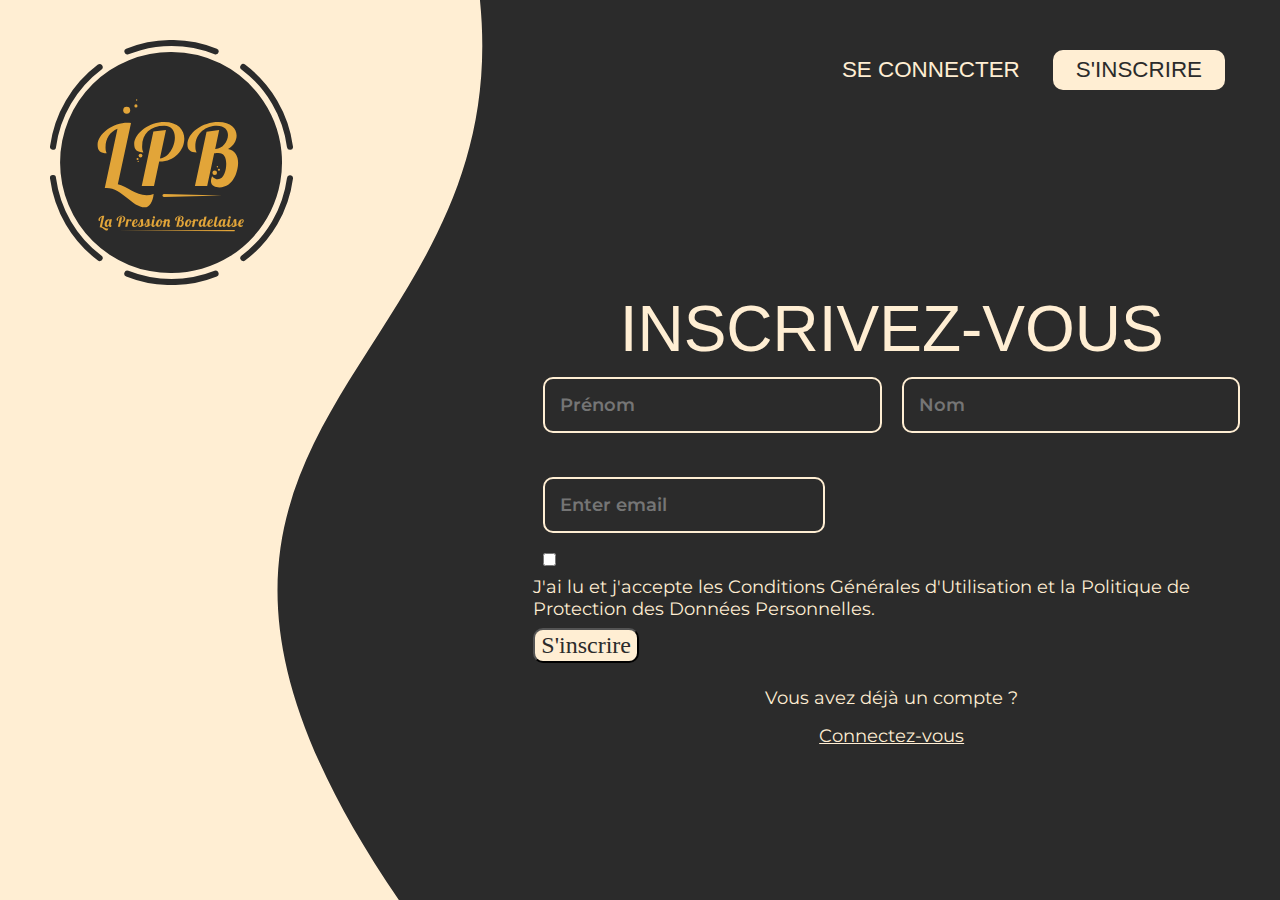
==== connexion.html @ 8b295dd5 "Merge branch 'master' of https://github.com/Sekori1/BlogArt" ====
<!DOCTYPE html>
<html lang="fr">
<head>
    <meta charset="UTF-8">
    <meta name="viewport" content="width=device-width, initial-scale=1.0">
    <title>La pression bordelaise</title>
    <link rel="stylesheet" href="https://stackpath.bootstrapcdn.com/bootstrap/4.4.1/css/bootstrap.min.css">
    <link rel="stylesheet" href="styles/css/common.css">
    <link rel="stylesheet" href="styles/css/connexion.css">
    <link href="https://fonts.googleapis.com/css?family=Montserrat&display=swap" rel="stylesheet">
</head>
<body>
    <div style="position: absolute; height: 0;">
        <svg>
            <defs>
                <clipPath id="svgPath" clipPathUnits="objectBoundingBox">
                    <path d="M0,1 V0 S0.93,0,0.928,0 C1,0.422,0.159,0.466,0.776,1"/>
                </clipPath>
            </defs>
        </svg>
    </div>
    <header>
        <div class="row justify-content-end">
            <div class="header-left col-md-5">
                <div class="content">
                    <svg id="Layer_1" data-name="Layer 1" xmlns="http://www.w3.org/2000/svg" viewBox="0 0 340.05 342.94"><defs><style>.cls-1{fill:#2b2b2b;}.cls-2{fill:none;stroke:#e3b04b;stroke-linecap:round;stroke-miterlimit:10;stroke-width:13px;}.cls-3{fill:#e2a539;}</style></defs><title>LPB-nobackground</title><path class="cls-1" d="M376.88,158.9A154.36,154.36,0,0,0,254.49,98.79h0a154.68,154.68,0,1,0,0,309.35h0A154.67,154.67,0,0,0,376.88,158.9Z" transform="translate(-84.47 -82)"/><path class="cls-1" d="M316.36,102.28a4.37,4.37,0,0,1-1.57-.3,162.32,162.32,0,0,0-60.3-11.53,163.47,163.47,0,0,0-43,5.74,161.79,161.79,0,0,0-17.3,5.79,4.23,4.23,0,0,1-3.13-7.85,171.55,171.55,0,0,1,126.86,0,4.23,4.23,0,0,1-1.56,8.15Z" transform="translate(-84.47 -82)"/><path class="cls-1" d="M154.09,391.45a4.21,4.21,0,0,1-2.53-.85,171.5,171.5,0,0,1-67-114.5A4.22,4.22,0,1,1,92.88,275a163.12,163.12,0,0,0,63.75,108.86,4.22,4.22,0,0,1-2.54,7.6ZM88.7,235.59l-.56,0a4.22,4.22,0,0,1-3.63-4.74,171.55,171.55,0,0,1,67.07-114.5,4.23,4.23,0,0,1,5.07,6.76A163.1,163.1,0,0,0,92.88,231.92,4.21,4.21,0,0,1,88.7,235.59Z" transform="translate(-84.47 -82)"/><path class="cls-1" d="M254.49,424.94a170.84,170.84,0,0,1-63.42-12.13,4.22,4.22,0,0,1,3.12-7.85,163,163,0,0,0,120.6,0,4.23,4.23,0,0,1,3.13,7.85,171,171,0,0,1-63.43,12.13Z" transform="translate(-84.47 -82)"/><path class="cls-1" d="M354.87,391.47a4.23,4.23,0,0,1-2.54-7.61A163.1,163.1,0,0,0,416.1,275a4.22,4.22,0,0,1,8.37,1.11A171.56,171.56,0,0,1,357.4,390.62,4.21,4.21,0,0,1,354.87,391.47Zm65.41-155.85A4.22,4.22,0,0,1,416.1,232a163.12,163.12,0,0,0-63.75-108.86,4.22,4.22,0,0,1,5.08-6.75,171.6,171.6,0,0,1,67.05,114.51,4.23,4.23,0,0,1-3.64,4.74A5.12,5.12,0,0,1,420.28,235.62Z" transform="translate(-84.47 -82)"/><path class="cls-2" d="M400.51,345.47" transform="translate(-84.47 -82)"/><path class="cls-3" d="M179.39,283.9c12.43,2.74,25,15.41,40.15,15.41a25.82,25.82,0,0,0,10-1.91c-1.2,11.47-6,18.76-12.43,18.76C200.07,316.16,185,289,163.86,289a21.09,21.09,0,0,0-2.75.12l17.81-82.8c-10.4,4.3-16.73,13.26-16.73,26,0,6.1,1.55,7.05,1.67,8.13-8.24,0-12.79-3-12.79-11.59,0-15.89,22-31.07,42-31.07,1.67,0,3.22.12,4.78.24Z" transform="translate(-84.47 -82)"/><path class="cls-3" d="M246.79,207.9l-8.49,39.91c12.07-1,20.91-16.61,20.91-29.4,0-8.84-4.3-16.25-14.81-16.25-19.36,0-31,10.88-31,29,0,6.09,1.55,7.05,1.67,8.13-8.24,0-12.78-3-12.78-11.6,0-15.89,22-31.06,41.94-31.06,19.59,0,28.2,11.23,28.2,23.54,0,15.17-13,32-34.54,32h-.59l-7.29,34H212.85l16.25-76Z" transform="translate(-84.47 -82)"/><path class="cls-3" d="M321.23,207.9l-5.62,26.53h.72c9.56,0,17.2-10.4,17.2-19.36,0-6.81-4.42-12.91-15.77-12.91-14,0-29.87,9.32-29.87,29,0,6.09,1.55,7.05,1.67,8.13-7.88,0-12.78-3-12.78-11,0-16.49,20.79-31.66,43.37-31.66,17.57,0,25.45,9.2,25.45,19,0,7.05-4.18,14.57-12,19,10.16,2,14.1,10.27,14.1,19.23,0,11.47-6.21,34.42-26.16,34.42-5.14,0-11.83-1.56-11.83-8.85a19.23,19.23,0,0,1,1.55-6.93c3,3.11,5.26,4.3,8,4.3,8.72,0,11.82-12.42,11.82-21.5,0-8.37-2.62-15.18-11.35-15.18-1,0-3.34.12-5.49.36l-9.8,45.76H287.29l16.25-76Z" transform="translate(-84.47 -82)"/><circle class="cls-3" cx="230.51" cy="185.76" r="3.23"/><circle class="cls-3" cx="236.4" cy="181.63" r="1.5"/><circle class="cls-3" cx="234.24" cy="177.35" r="0.98"/><circle class="cls-3" cx="107.34" cy="98.34" r="4.88"/><circle class="cls-3" cx="120.25" cy="92.28" r="2.21"/><circle class="cls-3" cx="121.23" cy="83.87" r="0.99"/><circle class="cls-3" cx="126.68" cy="161.77" r="2.62"/><circle class="cls-3" cx="122.53" cy="166.49" r="1.44"/><circle class="cls-3" cx="123.41" cy="169.97" r="0.83"/><path class="cls-3" d="M157.23,343c2.17.48,4.36,2.69,7,2.69a4.48,4.48,0,0,0,1.75-.33c-.21,2-1,3.27-2.17,3.27-3,0-5.61-4.73-9.3-4.73a3.77,3.77,0,0,0-.48,0l3.11-14.46a4.62,4.62,0,0,0-2.93,4.55,2.9,2.9,0,0,0,.3,1.42c-1.44,0-2.24-.52-2.24-2,0-2.77,3.84-5.42,7.33-5.42.29,0,.56,0,.83,0Z" transform="translate(-84.47 -82)"/><path class="cls-3" d="M171.12,333l-1.5,7.09a3,3,0,0,0-.08.67c0,.58.27.77.85.77a1.08,1.08,0,0,0,.46-.08c-.56,1.46-1,2.1-2.08,2.1a2,2,0,0,1-2.05-1.94,3.76,3.76,0,0,1-3.11,1.94c-1.42,0-2.77-.87-2.77-3.36,0-2.81,1.73-7.3,5.36-7.3,1.19,0,1.69.46,1.69,1.07v.14l.23-1.1Zm-7.19,6.9c0,1.61.66,1.63,1,1.63a2.11,2.11,0,0,0,1.73-1.84l1-4.71a.81.81,0,0,0-.85-.79C165.07,334.2,163.93,338,163.93,339.91Z" transform="translate(-84.47 -82)"/><path class="cls-3" d="M185.35,329.75l-1.48,7c2.11-.17,3.65-2.9,3.65-5.13,0-1.55-.75-2.84-2.59-2.84-3.38,0-5.4,1.9-5.4,5.07a3,3,0,0,0,.29,1.42c-1.44,0-2.23-.52-2.23-2,0-2.78,3.84-5.43,7.32-5.43s4.93,2,4.93,4.11a5.83,5.83,0,0,1-6,5.59h-.11l-1.27,5.95h-3l2.83-13.27Z" transform="translate(-84.47 -82)"/><path class="cls-3" d="M194.89,333l-.27,1.29a4,4,0,0,1,2.52-1.29,1.54,1.54,0,0,1-.06,3.08c-1.17,0-.59-1.37-1.21-1.37a2.17,2.17,0,0,0-1.53.79l-1.66,7.93h-3L191.88,333Z" transform="translate(-84.47 -82)"/><path class="cls-3" d="M203.67,341.81c1.65,0,2.65-.92,3.69-2.11h.71c-1.19,1.92-3,3.86-5.74,3.86-2,0-3.25-1-3.25-3.31s1.36-7.43,5.63-7.43c1.86,0,2.3,1,2.3,2,0,2.4-2.3,4.26-4.8,4.4,0,.3,0,.59,0,.84C202.17,341.48,202.67,341.81,203.67,341.81Zm1.21-7.89c-1.06,0-2.09,2.24-2.5,4.3a3.49,3.49,0,0,0,3-3.44C205.4,334.26,205.28,333.92,204.88,333.92Z" transform="translate(-84.47 -82)"/><path class="cls-3" d="M217.25,339.7a12.13,12.13,0,0,1-3.19,2.61,4.6,4.6,0,0,1-3.28,1.25,2.72,2.72,0,0,1-3-2.67,2.14,2.14,0,0,1,1.1-1.94,31.6,31.6,0,0,0,2.57-6.17l3.09-.42c.25,5.4.46,6.22.46,7.59a2.88,2.88,0,0,1-.09.8,11.6,11.6,0,0,0,1.51-1.05Zm-7.84,1a.62.62,0,0,1-.57-.28c0,1,.36,1.47,1.28,1.47a1.71,1.71,0,0,0,1.81-1.94c0-1.09-.19-1.74-.4-5a23.55,23.55,0,0,1-1.68,3.94.79.79,0,0,1,.47.73A1,1,0,0,1,209.41,340.73Z" transform="translate(-84.47 -82)"/><path class="cls-3" d="M226.26,339.7a12.13,12.13,0,0,1-3.19,2.61,4.58,4.58,0,0,1-3.27,1.25,2.73,2.73,0,0,1-3.05-2.67,2.13,2.13,0,0,1,1.11-1.94,31.54,31.54,0,0,0,2.56-6.17l3.09-.42c.25,5.4.46,6.22.46,7.59a3.34,3.34,0,0,1-.08.8,12.16,12.16,0,0,0,1.5-1.05Zm-7.84,1a.6.6,0,0,1-.56-.28c0,1,.35,1.47,1.27,1.47a1.71,1.71,0,0,0,1.81-1.94c0-1.09-.18-1.74-.39-5a23.61,23.61,0,0,1-1.69,3.94.8.8,0,0,1,.48.73A1,1,0,0,1,218.42,340.73Z" transform="translate(-84.47 -82)"/><path class="cls-3" d="M230.85,333l-1.5,7.09a3,3,0,0,0-.08.67c0,.58.27.77.85.77.82,0,1.57-.79,1.88-1.84h.88c-1.19,3.4-3.26,3.86-4.38,3.86s-2.24-.75-2.24-2.5a7.2,7.2,0,0,1,.17-1.36l1.42-6.69Zm-.93-4.45a1.67,1.67,0,0,1,1.66,1.67,1.66,1.66,0,1,1-1.66-1.67Z" transform="translate(-84.47 -82)"/><path class="cls-3" d="M241.14,336.16a.51.51,0,0,0,.23,0,6.7,6.7,0,0,0,3.21-1.25l.19.56a6.55,6.55,0,0,1-3.69,1.73c-.34,3.86-2.42,6.28-5,6.28-1.94,0-3.34-.92-3.34-3.29s1.42-7.41,5.72-7.41C240.26,332.82,241.14,334,241.14,336.16Zm-1.79,1.14c-.44-.1-.57-.45-.57-.87a1.14,1.14,0,0,1,.65-1.13c0-.87-.25-1.21-.79-1.21-1.49,0-2.78,3.82-2.78,5.86,0,1.38.27,1.69,1.07,1.69C238,341.64,239,339.77,239.35,337.3Z" transform="translate(-84.47 -82)"/><path class="cls-3" d="M248.5,334.82c-.75,0-1.31.88-1.62,1.92l-1.42,6.7h-3L244.67,333h3l-.23,1.08a3.11,3.11,0,0,1,2.44-1.17,2.11,2.11,0,0,1,2.32,2.36c0,1.69-1,4.22-1,5.38,0,.53.2.88.83.88a1.24,1.24,0,0,0,.69-.13,2.22,2.22,0,0,1-2.3,2.15c-1.6,0-2.1-1.16-2.1-2.35,0-1.42.94-4,.94-5.32C249.26,335.2,249,334.82,248.5,334.82Z" transform="translate(-84.47 -82)"/><path class="cls-3" d="M267.22,329.75l-1,4.63h.12c1.67,0,3-1.81,3-3.38,0-1.19-.77-2.25-2.76-2.25a5,5,0,0,0-5.21,5.07,3,3,0,0,0,.29,1.42c-1.38,0-2.23-.52-2.23-1.92,0-2.88,3.63-5.53,7.57-5.53,3.07,0,4.44,1.61,4.44,3.32a4,4,0,0,1-2.08,3.32,3.09,3.09,0,0,1,2.46,3.35c0,2-1.08,6-4.57,6-.9,0-2.06-.27-2.06-1.54a3.34,3.34,0,0,1,.27-1.21,1.88,1.88,0,0,0,1.39.75c1.53,0,2.07-2.17,2.07-3.76s-.46-2.64-2-2.64c-.17,0-.59,0-1,.06l-1.71,8h-3l2.84-13.27Z" transform="translate(-84.47 -82)"/><path class="cls-3" d="M281.72,336.16a.51.51,0,0,0,.23,0,6.7,6.7,0,0,0,3.21-1.25l.19.56a6.55,6.55,0,0,1-3.69,1.73c-.34,3.86-2.42,6.28-5,6.28-1.94,0-3.34-.92-3.34-3.29s1.42-7.41,5.72-7.41C280.84,332.82,281.72,334,281.72,336.16Zm-1.8,1.14c-.43-.1-.56-.45-.56-.87a1.14,1.14,0,0,1,.65-1.13c0-.87-.25-1.21-.8-1.21-1.48,0-2.77,3.82-2.77,5.86,0,1.38.27,1.69,1.06,1.69C278.53,341.64,279.59,339.77,279.92,337.3Z" transform="translate(-84.47 -82)"/><path class="cls-3" d="M288.25,333,288,334.3A4,4,0,0,1,290.5,333a1.54,1.54,0,0,1-.06,3.08c-1.17,0-.59-1.37-1.21-1.37a2.14,2.14,0,0,0-1.52.79L286,343.44h-3L285.24,333Z" transform="translate(-84.47 -82)"/><path class="cls-3" d="M303.6,328.83l-2.4,11.27a3,3,0,0,0-.08.67c0,.58.27.77.86.77.81,0,1.37-.79,1.69-1.84h.87c-1.19,3.4-3.06,3.74-4.19,3.74a1.92,1.92,0,0,1-2.05-1.8,3.69,3.69,0,0,1-3.08,1.92c-1.42,0-2.78-.87-2.78-3.36,0-2.81,1.73-7.3,5.36-7.3,1.19,0,1.69.46,1.69,1.07v.08l1-4.8Zm-5.32,10.87,1-4.77a.84.84,0,0,0-.86-.73c-1.77,0-2.92,3.75-2.92,5.71,0,1.61.67,1.63,1,1.63a2,2,0,0,0,1.71-1.73Z" transform="translate(-84.47 -82)"/><path class="cls-3" d="M309,341.81c1.65,0,2.65-.92,3.69-2.11h.71c-1.19,1.92-3,3.86-5.74,3.86-2,0-3.25-1-3.25-3.31s1.35-7.43,5.63-7.43c1.86,0,2.3,1,2.3,2,0,2.4-2.3,4.26-4.8,4.4,0,.3,0,.59,0,.84C307.53,341.48,308,341.81,309,341.81Zm1.21-7.89c-1.07,0-2.09,2.24-2.51,4.3a3.49,3.49,0,0,0,3-3.44C310.76,334.26,310.63,333.92,310.24,333.92Z" transform="translate(-84.47 -82)"/><path class="cls-3" d="M319.08,328.83l-2.4,11.27a3,3,0,0,0-.08.67c0,.58.27.77.86.77.81,0,1.56-.79,1.87-1.84h.88c-1.19,3.4-3.25,3.86-4.38,3.86s-2.23-.75-2.23-2.5a7.12,7.12,0,0,1,.16-1.36L316,329.25Z" transform="translate(-84.47 -82)"/><path class="cls-3" d="M330.39,333l-1.5,7.09a3,3,0,0,0-.08.67c0,.58.27.9.85.9.81,0,1.38-.92,1.69-2h.88c-1.19,3.4-3.07,3.86-4.2,3.86a1.91,1.91,0,0,1-2-1.92,3.78,3.78,0,0,1-3.11,1.92c-1.42,0-2.77-.87-2.77-3.36,0-2.81,1.73-7.3,5.36-7.3,1.19,0,1.69.46,1.69,1.07v.14l.23-1.1Zm-7.2,6.9c0,1.61.67,1.63,1.05,1.63A2.11,2.11,0,0,0,326,339.7l1-4.71a.81.81,0,0,0-.86-.79C324.34,334.2,323.19,338,323.19,339.91Z" transform="translate(-84.47 -82)"/><path class="cls-3" d="M336.82,333l-1.51,7.09a3,3,0,0,0-.08.67c0,.58.27.77.86.77.81,0,1.56-.79,1.87-1.84h.88c-1.19,3.4-3.25,3.86-4.38,3.86s-2.23-.75-2.23-2.5a7.12,7.12,0,0,1,.16-1.36l1.42-6.69Zm-.94-4.45a1.67,1.67,0,0,1,1.67,1.67,1.66,1.66,0,0,1-1.67,1.65,1.64,1.64,0,0,1-1.65-1.65A1.66,1.66,0,0,1,335.88,328.56Z" transform="translate(-84.47 -82)"/><path class="cls-3" d="M347.85,339.7a12.13,12.13,0,0,1-3.19,2.61,4.58,4.58,0,0,1-3.27,1.25,2.73,2.73,0,0,1-3.05-2.67,2.13,2.13,0,0,1,1.11-1.94,31.54,31.54,0,0,0,2.56-6.17l3.09-.42c.25,5.4.46,6.22.46,7.59a3.34,3.34,0,0,1-.08.8,12.16,12.16,0,0,0,1.5-1.05Zm-7.84,1a.6.6,0,0,1-.56-.28c0,1,.35,1.47,1.27,1.47a1.71,1.71,0,0,0,1.81-1.94c0-1.09-.18-1.74-.39-5a23.61,23.61,0,0,1-1.69,3.94.8.8,0,0,1,.48.73A1,1,0,0,1,340,340.73Z" transform="translate(-84.47 -82)"/><path class="cls-3" d="M352.11,341.58a4.29,4.29,0,0,0,2.46-1.1,3.35,3.35,0,0,1-3.61,3.08c-1.94,0-3.23-1-3.23-3.31s1.35-7.43,5.63-7.43c1.86,0,2.3,1,2.3,2,0,2.42-2.3,4.26-4.8,4.4,0,.21,0,.44,0,.63C350.82,341.16,351.38,341.58,352.11,341.58Zm1.42-7.66c-1,0-2.09,2.32-2.53,4.3a3.46,3.46,0,0,0,3.05-3.44C354.05,334.26,353.92,333.92,353.53,333.92Z" transform="translate(-84.47 -82)"/><path class="cls-3" d="M342.41,349.58,180,348.73l162.45-.84a.85.85,0,0,1,0,1.69Z" transform="translate(-84.47 -82)"/><path class="cls-3" d="M244.18,297.59,325,299.71l-80.85,2.11a2.12,2.12,0,1,1-.11-4.23Z" transform="translate(-84.47 -82)"/></svg>
                </div>
            </div>
            <div class="header-right col-md-7">
                <nav>
                    <a href="#" class="btn btn-top-second">Se connecter</a>
                    <a href="#" class="btn btn-top-main">S'inscrire</a>
                </nav>
                <div class="content">
                    <h1 class="title">Inscrivez-Vous</h1>
                    <div class="form">
                        <div class="forms-name">
                            <input class="form-surname" type="text" placeholder="Prénom">
                            <input class="form-name" type="text" placeholder="Nom">
                        </div>
                        <form>
  
                    <br>
                        <input type="email" class="form-mail" id="exampleInputEmail1" aria-describedby="emailHelp" placeholder="Enter email">
                        <br>
                        <div class="checkboxalign"></div>
                        <input class="form-check" type="checkbox" value="" id="defaultCheck1">
                        <label class="form-check-text" for="defaultCheck1">J'ai lu et j'accepte les Conditions Générales d'Utilisation et la Politique de Protection des Données Personnelles.</label>
                            <br>
                        <div class="buttonalign">
                        <button type="submit" class="btn-inscription">S'inscrire</button>
                        </div>
                            <br>
                        <p class="end">Vous avez déjà un compte ?</p>
                        <div class="alignconnexion">
                        <a class="connexion" href="">Connectez-vous</a>
                        </div>
                    </div>
                    
                </div>
            </div>
        </div>
    </header>
    <main>

    </main>
</body>
</html>
---- styles/css/connexion.css ----
header {
  position: relative;
  background: #2B2B2B;
}
header .row {
  height: 100%;
  min-height: 30vw;
  width: 100%;
}
header .header-left {
  background-color: #FFEED3;
  position: relative;
  clip-path: url(#svgPath);
  min-height: 100vh;
}
header .header-left .content {
  text-align: center;
}
header .header-left .content svg {
  margin-top: 40px;
  margin-right: 180px;
  margin-left: 20px;
  width: 243px;
}
header .header-right {
  display: flex;
  flex-direction: column;
}
header .header-right nav {
  height: 140px;
  padding: 0 20px;
  width: 100%;
  display: flex;
  flex-direction: row;
  align-items: center;
  justify-content: flex-end;
}
header .header-right nav .btn {
  text-transform: uppercase;
  font-style: normal;
  font-weight: normal;
  font-size: 1.4em;
  border-radius: 10px;
  margin: 0 5px;
  padding: 2px 22px;
}
header .header-right nav .btn-top-main {
  background-color: #FFEED3;
  color: #2B2B2B;
  transform: translateY(0px);
}
header .header-right nav .btn-top-second {
  background-color: unset;
  color: #FFEED3;
}
header .header-right .content {
  flex: 1;
  display: flex;
  align-items: center;
  justify-content: center;
  flex-direction: column;
}
header .header-right .content .title {
  width: 100%;
  margin: 0 40px;
  color: #FFEED3;
  text-transform: uppercase;
  font-size: 4em;
  text-align: center;
}
header .header-right .forms-name {
  display: flex;
  flex-direction: row;
  justify-content: center;
}
header .header-right .form-surname {
  border: 2px solid #FFEED3;
  box-sizing: border-box;
  border-radius: 10px;
  background: #2B2B2B;
  flex: 1;
  color: #FFEED3;
  font-family: Montserrat;
  font-style: normal;
  font-weight: 600;
  font-size: 18px;
  line-height: 22px;
  padding: 15px;
  margin: 10px;
}
header .header-right .form-name {
  border: 2px solid #FFEED3;
  box-sizing: border-box;
  border-radius: 10px;
  background: #2B2B2B;
  flex: 1;
  color: #FFEED3;
  font-family: Montserrat;
  font-style: normal;
  font-weight: 600;
  font-size: 18px;
  line-height: 22px;
  padding: 15px;
  margin: 10px;
}
header .header-right .form-mail {
  border: 2px solid #FFEED3;
  box-sizing: border-box;
  border-radius: 10px;
  background: #2B2B2B;
  color: #FFEED3;
  font-family: Montserrat;
  font-style: normal;
  font-weight: 600;
  font-size: 18px;
  line-height: 22px;
  padding: 15px;
  margin: 10px;
}
header .header-right .placeholder {
  font-family: Montserrat;
  font-style: normal;
  font-weight: 600;
  font-size: 18px;
  line-height: 22px;
  color: #FFEED3;
  opacity: 0.5;
}
header .header-right .checkboxalign {
  text-align: center;
}
header .header-right .form-check {
  margin: 10px;
}
header .header-right .form-check-text {
  font-family: Montserrat;
  font-style: normal;
  font-weight: normal;
  font-size: 18px;
  line-height: 22px;
  color: #FFEED3;
}
header .header-right .button {
  text-align: center;
}
header .header-right .btn-inscription {
  background: #FFEED3;
  border-radius: 10px;
  font-family: Bebas Neue;
  font-style: normal;
  font-weight: normal;
  font-size: 24px;
  line-height: 29px;
  display: flex;
  align-items: center;
  text-align: center;
  color: #2B2B2B;
}
header .header-right .end {
  font-family: Montserrat;
  font-style: normal;
  font-weight: normal;
  font-size: 18px;
  line-height: 22px;
  text-align: center;
  color: #FFEED3;
}
header .header-right .connexion {
  font-family: Montserrat;
  font-style: normal;
  font-weight: normal;
  font-size: 18px;
  line-height: 22px;
  text-decoration: underline;
  color: #FFEED3;
  justify-content: center;
}
header .header-right .alignconnexion {
  text-align: center;
}

/*# sourceMappingURL=connexion.css.map */
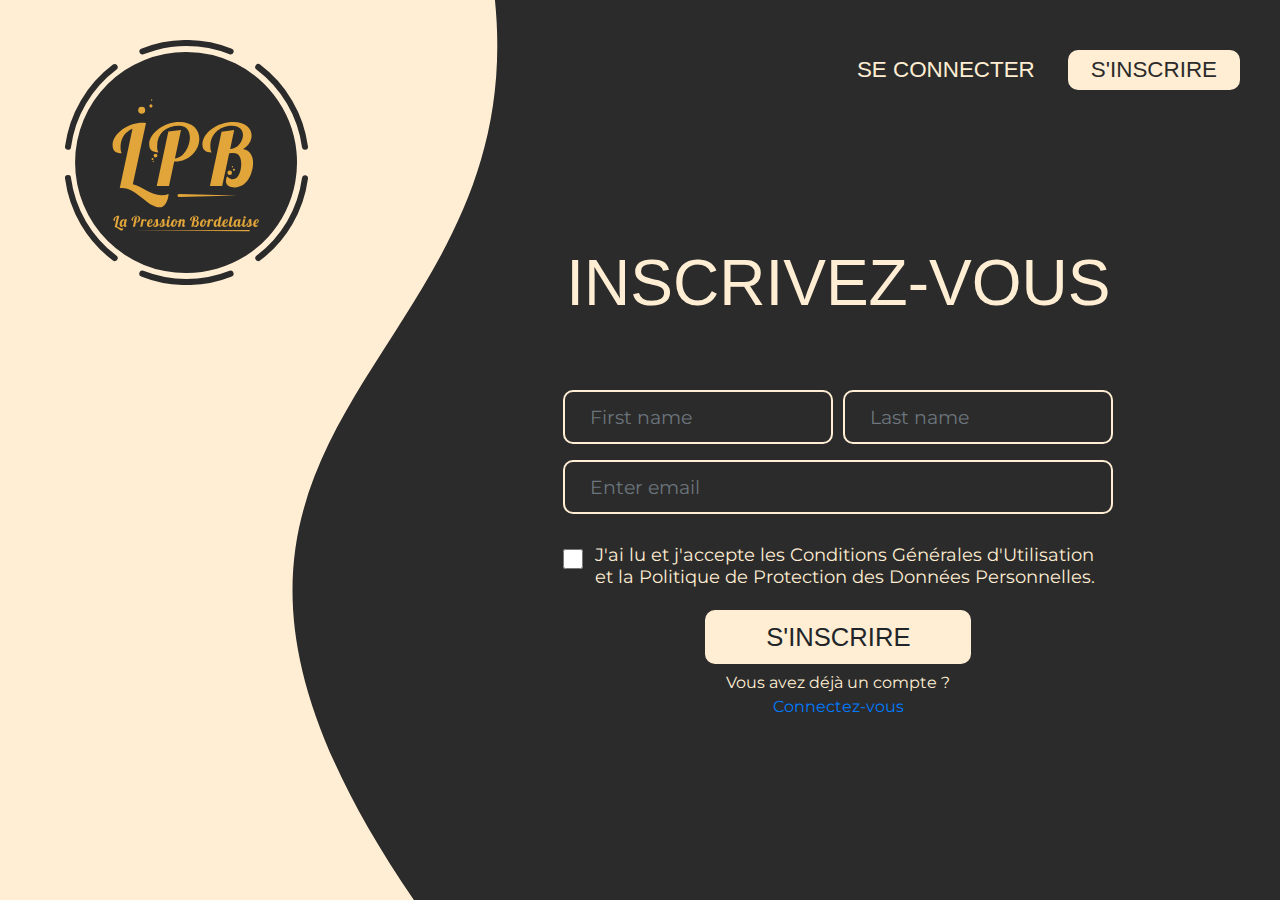
==== commit 72189579: "Inscription" ====
--- a/connexion.html
+++ b/connexion.html
@@ -19,7 +19,7 @@
             </defs>
         </svg>
     </div>
-    <header>
+    <header class="container-fluid">
         <div class="row justify-content-end">
             <div class="header-left col-md-5">
                 <div class="content">
@@ -31,32 +31,35 @@
                     <a href="#" class="btn btn-top-second">Se connecter</a>
                     <a href="#" class="btn btn-top-main">S'inscrire</a>
                 </nav>
-                <div class="content">
-                    <h1 class="title">Inscrivez-Vous</h1>
-                    <div class="form">
-                        <div class="forms-name">
-                            <input class="form-surname" type="text" placeholder="Prénom">
-                            <input class="form-name" type="text" placeholder="Nom">
+                <div class="container content">
+                    <div class="form-box">
+                            <h1 class="title">Inscrivez-Vous</h1>
+                            <form>
+                                <div class="form-group">
+                                    <div class="form-row">
+                                        <div class="col">
+                                        <input type="text" class="form-control" placeholder="First name">
+                                        </div>
+                                        <div class="col">
+                                        <input type="text" class="form-control" placeholder="Last name">
+                                        </div>
+                                    </div>
+                                </div>
+                                <div class="form-group">
+                                    <input type="email" class="form-control" id="exampleInputEmail1" aria-describedby="emailHelp" placeholder="Enter email">
+                                </div> 
+                                <div class="form-group">
+                                    <div class="form-check">
+                                        <input class="form-check-input" type="checkbox" id="gridCheck">
+                                        <label class="form-check-label" for="gridCheck">
+                                            J'ai lu et j'accepte les Conditions Générales d'Utilisation et la Politique de Protection des Données Personnelles.
+                                        </label>
+                                    </div>
+                                </div>
+                                <button type="submit" class="btn btn-inscription">S'inscrire</button>
+                                <p class="already-accound">Vous avez déjà un compte ? <br><a href="">Connectez-vous</a></p>
+                            </form>
                         </div>
-                        <form>
-  
-                    <br>
-                        <input type="email" class="form-mail" id="exampleInputEmail1" aria-describedby="emailHelp" placeholder="Enter email">
-                        <br>
-                        <div class="checkboxalign"></div>
-                        <input class="form-check" type="checkbox" value="" id="defaultCheck1">
-                        <label class="form-check-text" for="defaultCheck1">J'ai lu et j'accepte les Conditions Générales d'Utilisation et la Politique de Protection des Données Personnelles.</label>
-                            <br>
-                        <div class="buttonalign">
-                        <button type="submit" class="btn-inscription">S'inscrire</button>
-                        </div>
-                            <br>
-                        <p class="end">Vous avez déjà un compte ?</p>
-                        <div class="alignconnexion">
-                        <a class="connexion" href="">Connectez-vous</a>
-                        </div>
-                    </div>
-                    
                 </div>
             </div>
         </div>
--- a/styles/css/connexion.css
+++ b/styles/css/connexion.css
@@ -1,11 +1,6 @@
 header {
   position: relative;
   background: #2B2B2B;
-}
-header .row {
-  height: 100%;
-  min-height: 30vw;
-  width: 100%;
 }
 header .header-left {
   background-color: #FFEED3;
@@ -61,49 +56,19 @@
   flex-direction: column;
 }
 header .header-right .content .title {
-  width: 100%;
-  margin: 0 40px;
   color: #FFEED3;
   text-transform: uppercase;
   font-size: 4em;
   text-align: center;
 }
-header .header-right .forms-name {
-  display: flex;
-  flex-direction: row;
-  justify-content: center;
+header .header-right .content .form-box {
+  max-width: 550px;
+  margin: 0 auto 0 0;
 }
-header .header-right .form-surname {
-  border: 2px solid #FFEED3;
-  box-sizing: border-box;
-  border-radius: 10px;
-  background: #2B2B2B;
-  flex: 1;
-  color: #FFEED3;
-  font-family: Montserrat;
-  font-style: normal;
-  font-weight: 600;
-  font-size: 18px;
-  line-height: 22px;
-  padding: 15px;
-  margin: 10px;
+header .header-right .content form {
+  padding: 60px 0;
 }
-header .header-right .form-name {
-  border: 2px solid #FFEED3;
-  box-sizing: border-box;
-  border-radius: 10px;
-  background: #2B2B2B;
-  flex: 1;
-  color: #FFEED3;
-  font-family: Montserrat;
-  font-style: normal;
-  font-weight: 600;
-  font-size: 18px;
-  line-height: 22px;
-  padding: 15px;
-  margin: 10px;
-}
-header .header-right .form-mail {
+header .header-right .content form .form-control {
   border: 2px solid #FFEED3;
   box-sizing: border-box;
   border-radius: 10px;
@@ -111,28 +76,14 @@
   color: #FFEED3;
   font-family: Montserrat;
   font-style: normal;
-  font-weight: 600;
-  font-size: 18px;
-  line-height: 22px;
-  padding: 15px;
-  margin: 10px;
+  padding: 25px;
+  font-size: 1.2em;
 }
-header .header-right .placeholder {
-  font-family: Montserrat;
-  font-style: normal;
-  font-weight: 600;
-  font-size: 18px;
-  line-height: 22px;
-  color: #FFEED3;
-  opacity: 0.5;
+header .header-right .content form .form-check {
+  margin-top: 30px;
+  padding-left: 2rem;
 }
-header .header-right .checkboxalign {
-  text-align: center;
-}
-header .header-right .form-check {
-  margin: 10px;
-}
-header .header-right .form-check-text {
+header .header-right .content form .form-check .form-check-label {
   font-family: Montserrat;
   font-style: normal;
   font-weight: normal;
@@ -140,43 +91,27 @@
   line-height: 22px;
   color: #FFEED3;
 }
-header .header-right .button {
-  text-align: center;
+header .header-right .content form .form-check .form-check-input {
+  height: 20px;
+  width: 20px;
+  margin-left: -2rem;
 }
-header .header-right .btn-inscription {
-  background: #FFEED3;
-  border-radius: 10px;
-  font-family: Bebas Neue;
+header .header-right .content form .btn {
+  display: block;
+  text-transform: uppercase;
   font-style: normal;
   font-weight: normal;
-  font-size: 24px;
-  line-height: 29px;
-  display: flex;
-  align-items: center;
+  font-size: 1.6em;
+  border-radius: 10px;
+  padding: 7px 60px;
+  background: #FFEED3;
   text-align: center;
-  color: #2B2B2B;
+  margin: 20px auto 7px auto;
 }
-header .header-right .end {
-  font-family: Montserrat;
-  font-style: normal;
-  font-weight: normal;
-  font-size: 18px;
-  line-height: 22px;
+header .header-right .content form .already-accound {
+  color: #FFEED3;
   text-align: center;
-  color: #FFEED3;
-}
-header .header-right .connexion {
-  font-family: Montserrat;
-  font-style: normal;
-  font-weight: normal;
-  font-size: 18px;
-  line-height: 22px;
-  text-decoration: underline;
-  color: #FFEED3;
-  justify-content: center;
-}
-header .header-right .alignconnexion {
-  text-align: center;
+  font-family: "Montserrat", sans-serif;
 }
 
 /*# sourceMappingURL=connexion.css.map */
